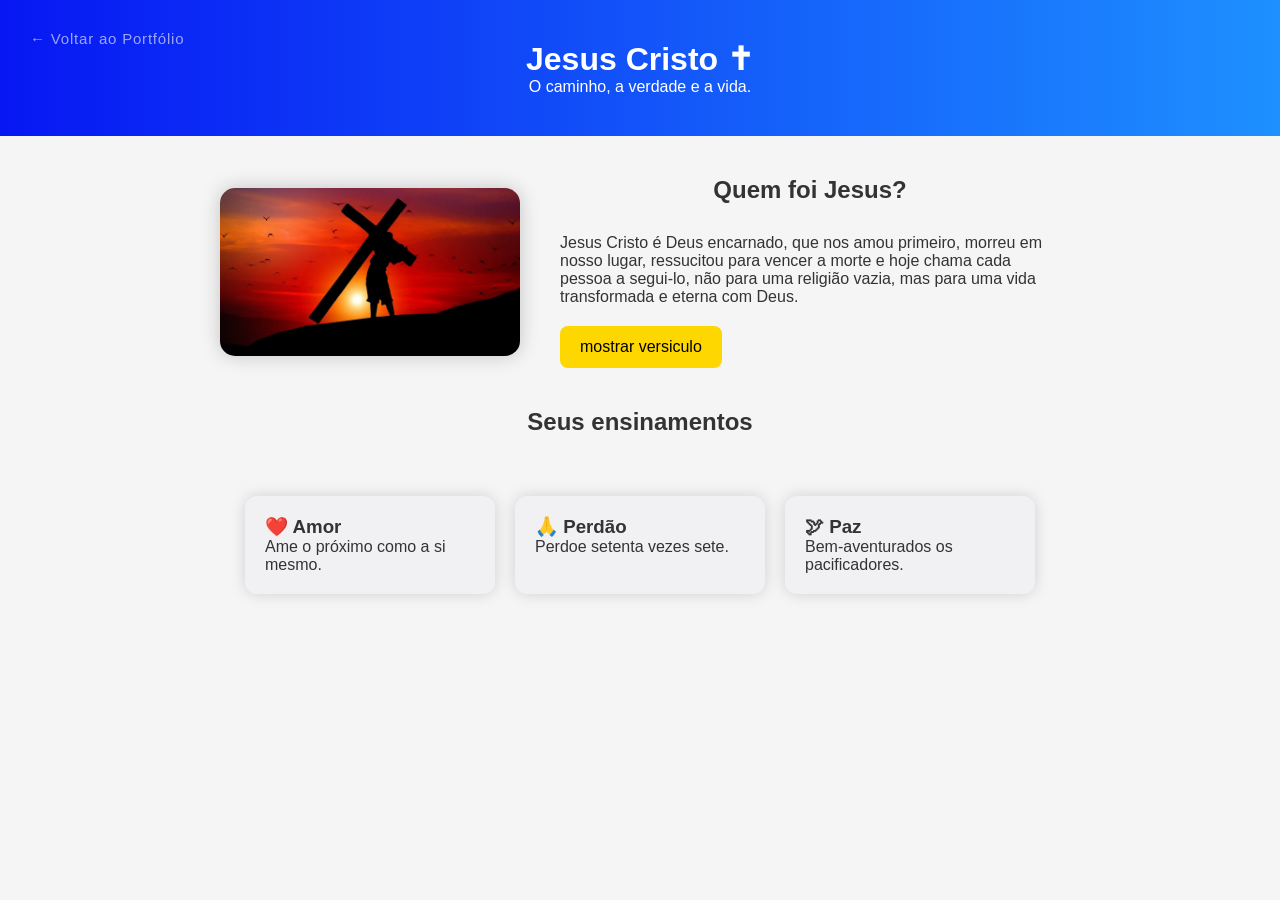
==== Projeto1/index.html @ f31771ba "Update index.html" ====
<!DOCTYPE html>
<html lang="pt-BR">
<head>
    <meta charset="UTF-8">
    <meta name="viewport" content="width=device-width, initial-scale=1.0">
    <title>Jesus Cristo</title>

    <link rel="stylesheet" href="style.css">
</head>
<body>
<a href="https://viniciusbraaz44.github.io/portfolio/" style="position: fixed; top: 30px; left: 30px; color: #fff; font-family: 'Poppins', sans-serif; font-weight: 200; font-size: 15px; letter-spacing: 0.8px; text-decoration: none; opacity: 0.6; z-index: 1000; transition: all 0.3s ease;" onmouseover="this.style.opacity='1'; this.style.letterSpacing='1.5px'" onmouseout="this.style.opacity='0.6'; this.style.letterSpacing='0.8px'">
    ← Voltar ao Portfólio
</a>

<header>
    <h1>Jesus Cristo ✝</h1>
    <p>O caminho, a verdade e a vida.</p>
</header>

<section class="sobre">
    <img src="Imagens/jesus-cristo-quem-foi-e-sua-real-missao-na-terra-pascoa-ressuscitou.webp" alt="Jesus">

    <div>
        <h2>Quem foi Jesus?</h2>

        <p>
            Jesus Cristo é Deus encarnado, que nos amou primeiro, morreu em nosso lugar, ressucitou para vencer
            a morte e hoje chama cada pessoa a segui-lo, não para uma religião vazia, mas para uma vida transformada
            e eterna com Deus.
        </p>

        <body>
            <button id="botao">mostrar versiculo</button>
            <p id="versiculo"></p>
        </body>
    </div>

</section>

<section>

<h2>Seus ensinamentos</h2>

<div class="cards">

<div class="card">
<h3>❤️ Amor</h3>
<p>Ame o próximo como a si mesmo.</p>
</div>

<div class="card">
<h3>🙏 Perdão</h3>
<p>Perdoe setenta vezes sete.</p>
</div>

<div class="card">
<h3>🕊 Paz</h3>
<p>Bem-aventurados os pacificadores.</p>
</div>

</div>

</section>


<script src="java.js"></script>

</body>
</html>
---- Projeto1/style.css ----
*{
    margin:0;
    padding:0;
    box-sizing:border-box;
}

body{
    font-family:Arial, Helvetica, sans-serif;
    background:#f5f5f5;
    color:#333;
}

header{
    background:linear-gradient(90deg,#0717f3,#1e90ff);
    color:white;
    text-align:center;
    padding:40px;
}

.sobre{
    display:flex;
    flex-wrap:wrap;
    justify-content:center;
    align-items:center;
    gap:40px;
    padding:40px;
}

.sobre img{
    width:300px;
    border-radius:15px;
    box-shadow:0 0 20px rgba(0,0,0,.2);
}

section h2 {
    text-align: center;
    margin-bottom: 30px;
}

.sobre div{
    max-width:500px;
}

button{
    margin-top:20px;
    padding:12px 20px;
    background:gold;
    border:none;
    border-radius:8px;
    cursor:pointer;
    font-size:16px;
}

button:hover{
    background:rgb(230, 143, 13);
}

.cards{
    display:flex;
    justify-content:center;
    flex-wrap:wrap;
    gap:20px;
    padding:30px;
}

.card{
    background:rgb(241, 241, 243);
    width:250px;
    padding:20px;
    border-radius:12px;
    box-shadow:0 0 15px rgba(0,0,0,.15);
    transition:.3s;
}

.card:hover{
    transform:translateY(-10px);
}

footer{
    background:#222;
    color:white;
    text-align:center;
    padding:20px;
}
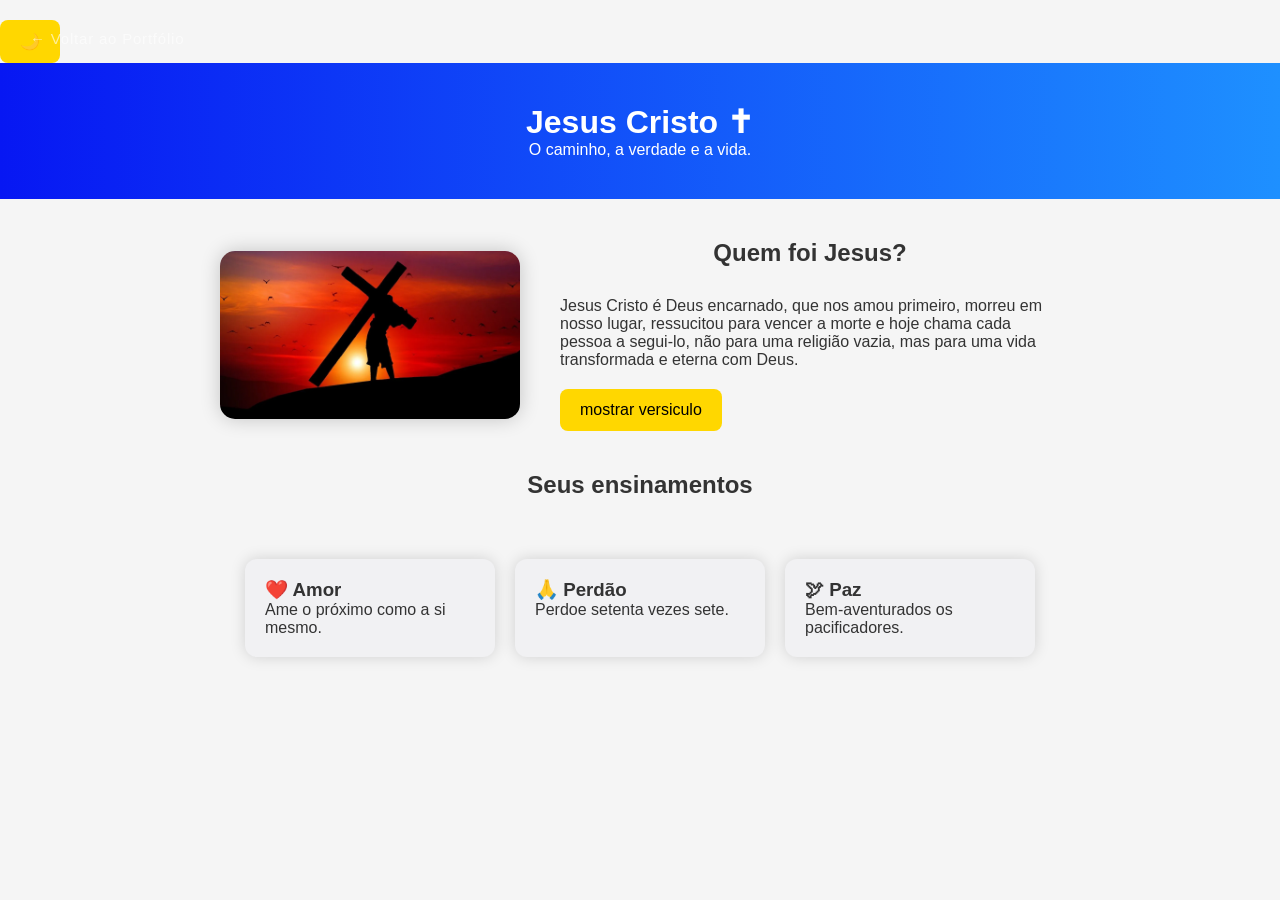
==== commit 9b6e4e31: "Update index.html" ====
--- a/Projeto1/index.html
+++ b/Projeto1/index.html
@@ -7,7 +7,9 @@
 
     <link rel="stylesheet" href="style.css">
 </head>
-<body>
+<body> 
+    <button id="modo-btn"
+        onclick="trocarModo()">🌙</button>
 <a href="https://viniciusbraaz44.github.io/portfolio/" style="position: fixed; top: 30px; left: 30px; color: #fff; font-family: 'Poppins', sans-serif; font-weight: 200; font-size: 15px; letter-spacing: 0.8px; text-decoration: none; opacity: 0.6; z-index: 1000; transition: all 0.3s ease;" onmouseover="this.style.opacity='1'; this.style.letterSpacing='1.5px'" onmouseout="this.style.opacity='0.6'; this.style.letterSpacing='0.8px'">
     ← Voltar ao Portfólio
 </a>
@@ -64,6 +66,25 @@
 
 
 <script src="java.js"></script>
+<script>
+function trocarModo() {
+  document.body.classList.toggle('dark');
+  let btn = document.getElementById('modo-btn');
+  
+  if(document.body.classList.contains('dark')) {
+    btn.innerHTML = '☀️';
+    localStorage.setItem('modo', 'dark');
+  } else {
+    btn.innerHTML = '🌙';
+    localStorage.setItem('modo', 'light');
+  }
+}
 
+// Carrega o modo salvo
+if(localStorage.getItem('modo') === 'dark') {
+  document.body.classList.add('dark');
+  document.getElementById('modo-btn').innerHTML = '☀️';
+}
+</script>
 </body>
 </html>
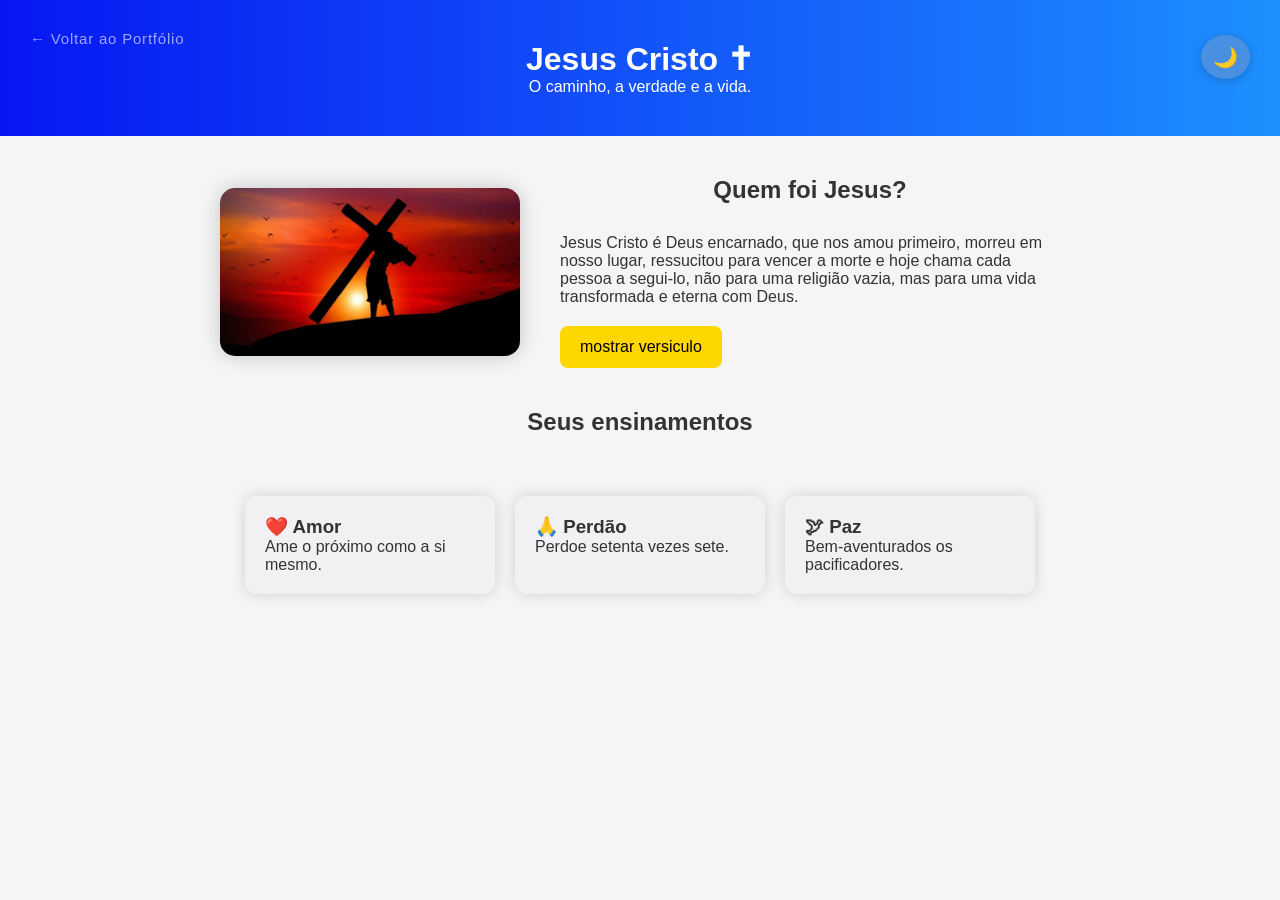
==== commit 0aee72e2: "Update index.html" ====
--- a/Projeto1/index.html
+++ b/Projeto1/index.html
@@ -65,7 +65,7 @@
 </section>
 
 
-<script src="java.js"></script>
+
 <script>
 function trocarModo() {
   document.body.classList.toggle('dark');
--- a/Projeto1/style.css
+++ b/Projeto1/style.css
@@ -81,4 +81,41 @@
     color:white;
     text-align:center;
     padding:20px;
-}+}
+/* MODO ESCURO */
+body {
+  transition: 0.3s;
+}
+
+body.dark {
+  background: #121212;
+  color: #e8e8e8;
+}
+
+body.dark header {
+  background: #1e1e1e;
+}
+
+body.dark a {
+  color: #bb86fc;
+}
+
+#modo-btn {
+  position: fixed;
+  top: 15px;
+  right: 30px;
+  padding: 10px 12px;
+  border: none;
+  border-radius: 50%;
+  cursor: pointer;
+  background: #4A90E2;
+  color: white;
+  font-size: 20px;
+  z-index: 999;
+  box-shadow: 0 2px 10px rgba(0,0,0,0.2);
+}
+
+body.dark #modo-btn {
+  background: #bb86fc;
+  color: #121212;
+}
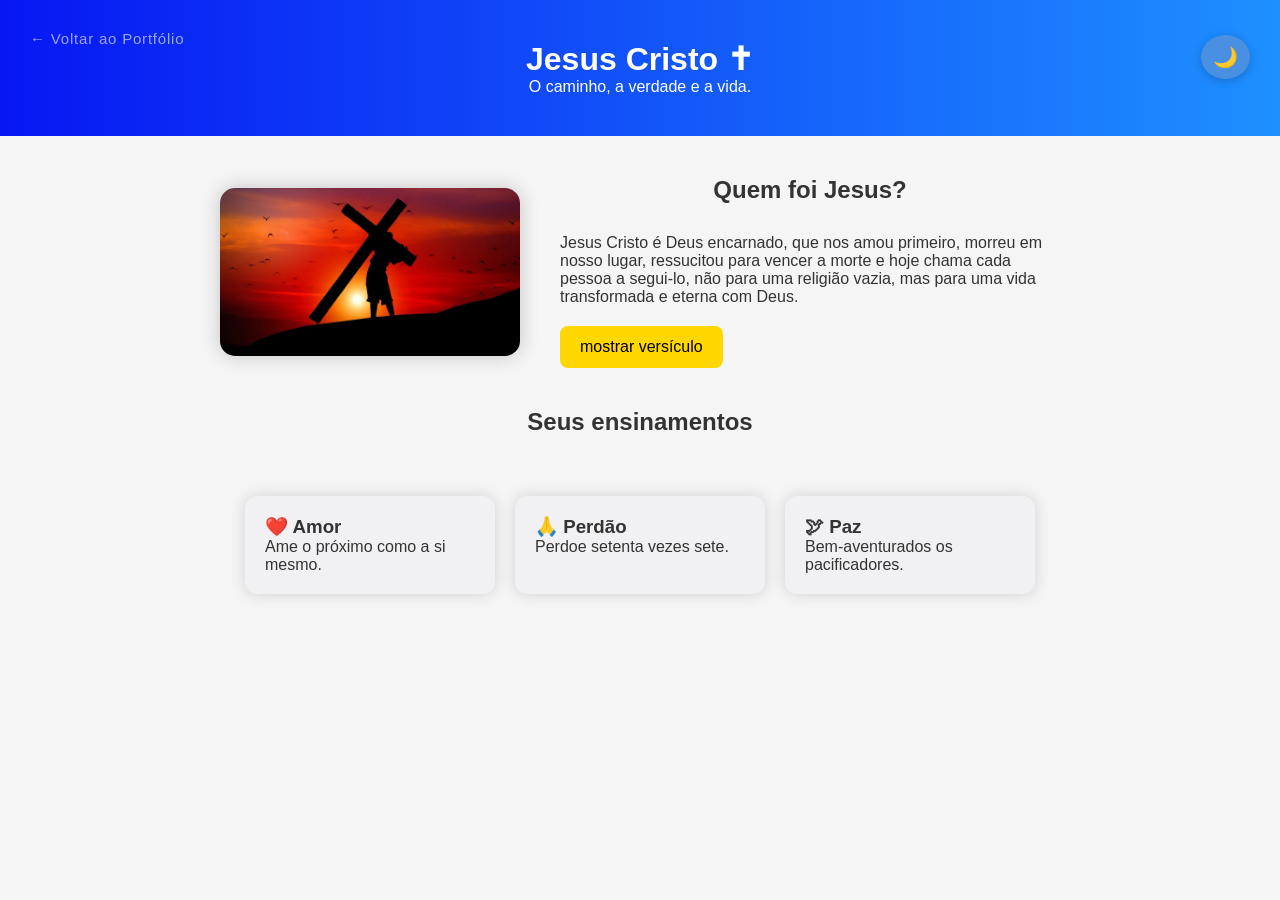
==== commit 946dfc11: "Update index.html" ====
--- a/Projeto1/index.html
+++ b/Projeto1/index.html
@@ -4,87 +4,82 @@
     <meta charset="UTF-8">
     <meta name="viewport" content="width=device-width, initial-scale=1.0">
     <title>Jesus Cristo</title>
-
     <link rel="stylesheet" href="style.css">
 </head>
 <body> 
-    <button id="modo-btn"
-        onclick="trocarModo()">🌙</button>
-<a href="https://viniciusbraaz44.github.io/portfolio/" style="position: fixed; top: 30px; left: 30px; color: #fff; font-family: 'Poppins', sans-serif; font-weight: 200; font-size: 15px; letter-spacing: 0.8px; text-decoration: none; opacity: 0.6; z-index: 1000; transition: all 0.3s ease;" onmouseover="this.style.opacity='1'; this.style.letterSpacing='1.5px'" onmouseout="this.style.opacity='0.6'; this.style.letterSpacing='0.8px'">
-    ← Voltar ao Portfólio
-</a>
+    <button id="modo-btn" onclick="trocarModo()">🌙</button>
+    
+    <a href="https://viniciusbraaz44.github.io/portfolio/" style="position: fixed; top: 30px; left: 30px; color: #fff; font-family: 'Poppins', sans-serif; font-weight: 200; font-size: 15px; letter-spacing: 0.8px; text-decoration: none; opacity: 0.6; z-index: 1000; transition: all 0.3s ease;" onmouseover="this.style.opacity='1'; this.style.letterSpacing='1.5px'" onmouseout="this.style.opacity='0.6'; this.style.letterSpacing='0.8px'">
+        ← Voltar ao Portfólio
+    </a>
 
-<header>
-    <h1>Jesus Cristo ✝</h1>
-    <p>O caminho, a verdade e a vida.</p>
-</header>
+    <header>
+        <h1>Jesus Cristo ✝</h1>
+        <p>O caminho, a verdade e a vida.</p>
+    </header>
 
-<section class="sobre">
-    <img src="Imagens/jesus-cristo-quem-foi-e-sua-real-missao-na-terra-pascoa-ressuscitou.webp" alt="Jesus">
+    <section class="sobre">
+        <img src="Imagens/jesus-cristo-quem-foi-e-sua-real-missao-na-terra-pascoa-ressuscitou.webp" alt="Jesus">
 
-    <div>
-        <h2>Quem foi Jesus?</h2>
+        <div>
+            <h2>Quem foi Jesus?</h2>
+            <p>
+                Jesus Cristo é Deus encarnado, que nos amou primeiro, morreu em nosso lugar, ressucitou para vencer
+                a morte e hoje chama cada pessoa a segui-lo, não para uma religião vazia, mas para uma vida transformada
+                e eterna com Deus.
+            </p>
+            
+            <!-- TIREI O <body> DAQUI E ARRUMEI O BOTÃO -->
+            <button onclick="mostrarVersiculo()">mostrar versículo</button>
+            <p id="versiculo"></p>
+        </div>
+    </section>
 
-        <p>
-            Jesus Cristo é Deus encarnado, que nos amou primeiro, morreu em nosso lugar, ressucitou para vencer
-            a morte e hoje chama cada pessoa a segui-lo, não para uma religião vazia, mas para uma vida transformada
-            e eterna com Deus.
-        </p>
+    <section>
+        <h2>Seus ensinamentos</h2>
+        <div class="cards">
+            <div class="card">
+                <h3>❤️ Amor</h3>
+                <p>Ame o próximo como a si mesmo.</p>
+            </div>
+            <div class="card">
+                <h3>🙏 Perdão</h3>
+                <p>Perdoe setenta vezes sete.</p>
+            </div>
+            <div class="card">
+                <h3>🕊 Paz</h3>
+                <p>Bem-aventurados os pacificadores.</p>
+            </div>
+        </div>
+    </section>
 
-        <body>
-            <button id="botao">mostrar versiculo</button>
-            <p id="versiculo"></p>
-        </body>
-    </div>
+    <script>
+    // MODO ESCURO
+    function trocarModo() {
+      document.body.classList.toggle('dark');
+      let btn = document.getElementById('modo-btn');
+      btn.innerHTML = document.body.classList.contains('dark') ? '☀️' : '🌙';
+      localStorage.setItem('modo', document.body.classList.contains('dark') ? 'dark' : 'light');
+    }
 
-</section>
+    // CARREGA MODO SALVO
+    document.addEventListener('DOMContentLoaded', function() {
+      if(localStorage.getItem('modo') === 'dark') {
+        document.body.classList.add('dark');
+        document.getElementById('modo-btn').innerHTML = '☀️';
+      }
+    });
 
-<section>
-
-<h2>Seus ensinamentos</h2>
-
-<div class="cards">
-
-<div class="card">
-<h3>❤️ Amor</h3>
-<p>Ame o próximo como a si mesmo.</p>
-</div>
-
-<div class="card">
-<h3>🙏 Perdão</h3>
-<p>Perdoe setenta vezes sete.</p>
-</div>
-
-<div class="card">
-<h3>🕊 Paz</h3>
-<p>Bem-aventurados os pacificadores.</p>
-</div>
-
-</div>
-
-</section>
-
-
-
-<script>
-function trocarModo() {
-  document.body.classList.toggle('dark');
-  let btn = document.getElementById('modo-btn');
-  
-  if(document.body.classList.contains('dark')) {
-    btn.innerHTML = '☀️';
-    localStorage.setItem('modo', 'dark');
-  } else {
-    btn.innerHTML = '🌙';
-    localStorage.setItem('modo', 'light');
-  }
-}
-
-// Carrega o modo salvo
-if(localStorage.getItem('modo') === 'dark') {
-  document.body.classList.add('dark');
-  document.getElementById('modo-btn').innerHTML = '☀️';
-}
-</script>
+    // BOTÃO VERSÍCULO - AGORA MOSTRA NA TELA
+    function mostrarVersiculo() {
+      const versiculos = [
+        "João 3:16 - Porque Deus amou o mundo de tal maneira...",
+        "Filipenses 4:13 - Tudo posso naquele que me fortalece",
+        "Salmos 23:1 - O Senhor é o meu pastor, nada me faltará"
+      ];
+      let aleatorio = versiculos[Math.floor(Math.random() * versiculos.length)];
+      document.getElementById('versiculo').innerText = aleatorio;
+    }
+    </script>
 </body>
 </html>
--- a/Projeto1/style.css
+++ b/Projeto1/style.css
@@ -119,3 +119,15 @@
   background: #bb86fc;
   color: #121212;
 }
+/* CORRIGE O BOTÃO MOSTRAR VERSÍCULO */
+body.dark .btn-versiculo,
+body.dark button[onclick*="versiculo"],
+body.dark button[onclick*="mostrarVersiculo"] {
+  background: #bb86fc !important;
+  color: #121212 !important;
+  border: none;
+}
+
+body.dark .btn-versiculo:hover {
+  background: #9d6dff !important;
+}
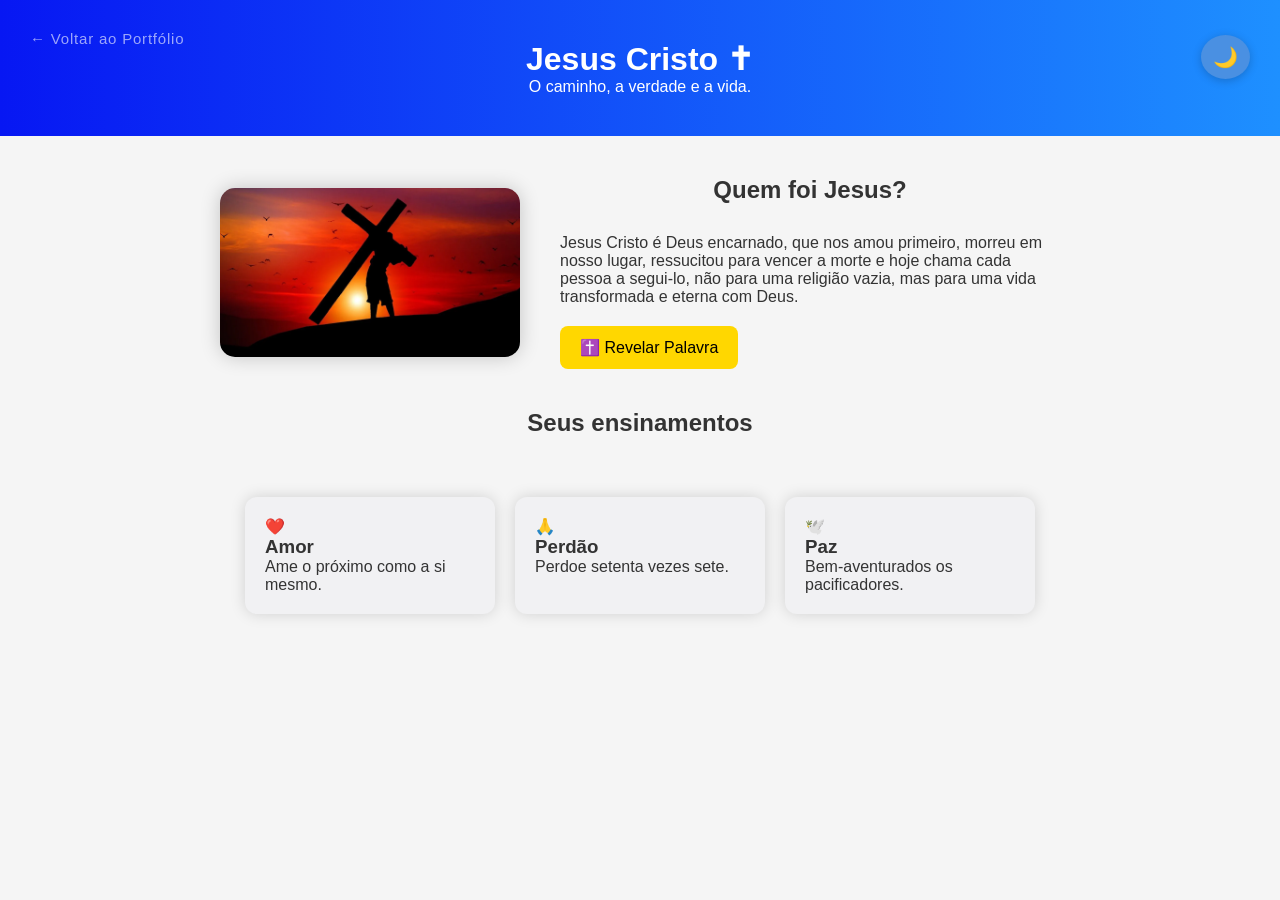
==== commit b37bbc8c: "Update index.html" ====
--- a/Projeto1/index.html
+++ b/Projeto1/index.html
@@ -20,7 +20,6 @@
 
     <section class="sobre">
         <img src="Imagens/jesus-cristo-quem-foi-e-sua-real-missao-na-terra-pascoa-ressuscitou.webp" alt="Jesus">
-
         <div>
             <h2>Quem foi Jesus?</h2>
             <p>
@@ -29,25 +28,31 @@
                 e eterna com Deus.
             </p>
             
-            <!-- TIREI O <body> DAQUI E ARRUMEI O BOTÃO -->
-            <button onclick="mostrarVersiculo()">mostrar versículo</button>
-            <p id="versiculo"></p>
+            <div class="versiculo-container">
+                <button class="btn-versiculo" onclick="mostrarVersiculo()">
+                    <span>✝️</span> Revelar Palavra
+                </button>
+                <div id="versiculo" class="versiculo-texto"></div>
+            </div>
         </div>
     </section>
 
-    <section>
+    <section class="ensinamentos">
         <h2>Seus ensinamentos</h2>
         <div class="cards">
             <div class="card">
-                <h3>❤️ Amor</h3>
+                <div class="card-icon">❤️</div>
+                <h3>Amor</h3>
                 <p>Ame o próximo como a si mesmo.</p>
             </div>
             <div class="card">
-                <h3>🙏 Perdão</h3>
+                <div class="card-icon">🙏</div>
+                <h3>Perdão</h3>
                 <p>Perdoe setenta vezes sete.</p>
             </div>
             <div class="card">
-                <h3>🕊 Paz</h3>
+                <div class="card-icon">🕊️</div>
+                <h3>Paz</h3>
                 <p>Bem-aventurados os pacificadores.</p>
             </div>
         </div>
@@ -70,15 +75,25 @@
       }
     });
 
-    // BOTÃO VERSÍCULO - AGORA MOSTRA NA TELA
+    // BOTÃO VERSÍCULO COM ANIMAÇÃO
     function mostrarVersiculo() {
       const versiculos = [
-        "João 3:16 - Porque Deus amou o mundo de tal maneira...",
-        "Filipenses 4:13 - Tudo posso naquele que me fortalece",
-        "Salmos 23:1 - O Senhor é o meu pastor, nada me faltará"
+        "João 3:16 - Porque Deus amou o mundo de tal maneira que deu o seu Filho unigênito, para que todo aquele que nele crê não pereça, mas tenha a vida eterna.",
+        "Filipenses 4:13 - Tudo posso naquele que me fortalece.",
+        "Salmos 23:1 - O Senhor é o meu pastor, nada me faltará.",
+        "Jeremias 29:11 - Porque eu bem sei os pensamentos que penso de vós, diz o Senhor.",
+        "Romanos 8:28 - E sabemos que todas as coisas contribuem juntamente para o bem daqueles que amam a Deus.",
+        "Mateus 11:28 - Vinde a mim, todos os que estais cansados e oprimidos, e eu vos aliviarei."
       ];
+      
       let aleatorio = versiculos[Math.floor(Math.random() * versiculos.length)];
-      document.getElementById('versiculo').innerText = aleatorio;
+      let divVersiculo = document.getElementById('versiculo');
+      
+      divVersiculo.classList.remove('show');
+      setTimeout(() => {
+        divVersiculo.innerText = aleatorio;
+        divVersiculo.classList.add('show');
+      }, 300);
     }
     </script>
 </body>
